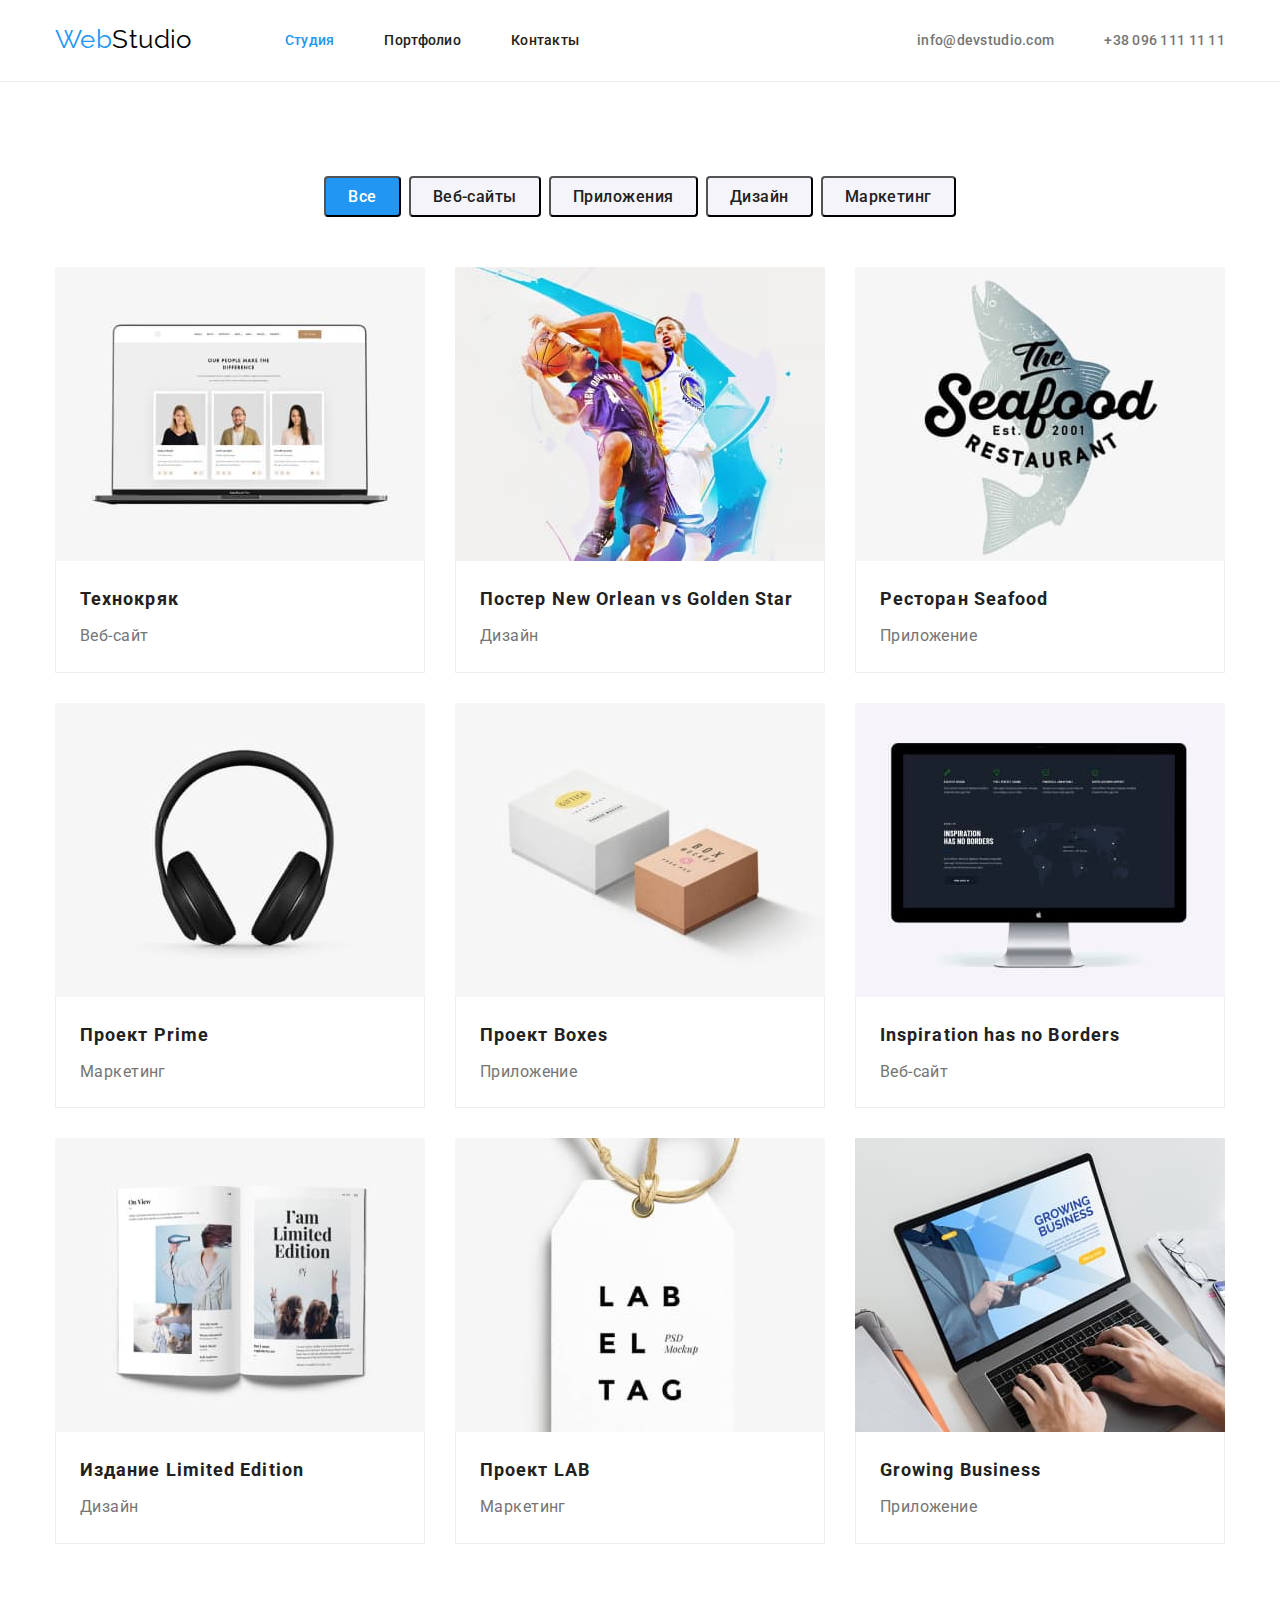
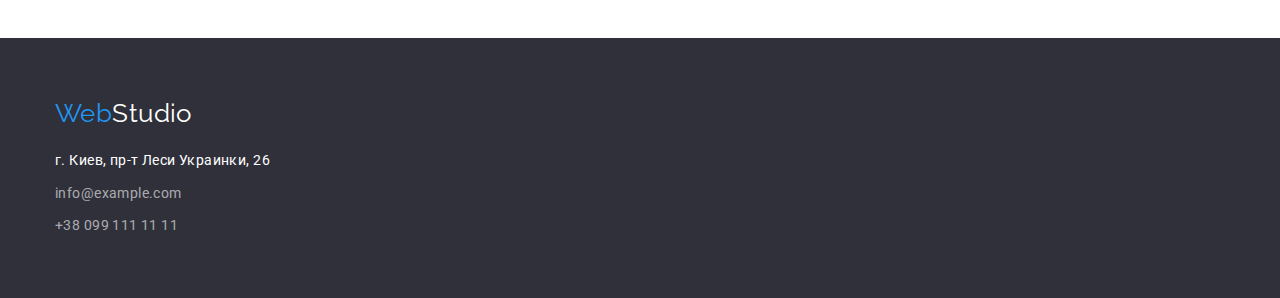
==== portfolio.html @ ef385194 "кусок з героєм клієнтами і працівниками" ====
<!DOCTYPE html>
<html lang="ru">
<head>
    <meta charset="UTF-8">
    <meta http-equiv="X-UA-Compatible" content="IE=edge">
    <meta name="viewport" content="width=device-width, initial-scale=1.0">
    <title>Document</title>
    <link rel="preconnect" href="https://fonts.gstatic.com">
    <link
        href="https://fonts.googleapis.com/css2?family=Raleway:wght@700&family=Roboto:wght@400;500;700;900&display=swap"
        rel="stylesheet">
    <link rel="stylesheet" href="https://cdnjs.cloudflare.com/ajax/libs/modern-normalize/1.1.0/modern-normalize.min.css">
    <link rel="stylesheet" href="./css/styles.css">
</head>
<body>
    <header class="header">
        <section class="header-section">
            <!-- навігація -->
            <div class="container main-nav">
                <a href="" class="logo">
                    <span class="logo-part">Web</span>Studio
                </a>
                <nav>
                    <ul class="site-nav">
                        <li class="item"><a href="./index.html" class="link current">Студия</a></li>
                        <li class="item"><a href="./portfolio.html" class="link">Портфолио</a></li>
                        <li class="item"><a href="" class="link">Контакты</a></li>
                    </ul>
                </nav>
                <!-- </div> -->
                <!-- Контакти-->
                <!-- <div class="container"> -->
                <ul class="header-contacts">
                    <li class="item"><a href="info@devstudio.com" class="link">info@devstudio.com</a></li>
                    <li class="item"><a href="+380961111111" class="link">+38 096 111 11 11</a></li>
                </ul>
            </div>
        </section>
    </header>
    <main>
        <!--Кнопки фільтра Сховати заголовок???-->
        <section class="section">
        <div class="container portfolio-container">
        <h1 class="portfolio-title">Портфолио</h1>
        <div>
        <ul class="gallery-nav">
            <li class="nav-button">
                <button type="button" class="button primary">Все</button>
            </li>
            <li class="nav-button">
                <button type="button" class="button">Веб-сайты</button>
            </li>
            <li class="nav-button">
                <button type="button" class="button">Приложения</button>
            </li>
            <li class="nav-button">
                <button type="button" class="button">Дизайн</button>
            </li>
            <li class="nav-button">
                <button type="button" class="button">Маркетинг</button>
            </li>
        </ul>
        </div>
        <!--Альбом  -->
        <div>
        <ul class="gallery">
                <li class="item">
                    <div class="card-thumb">
                    <a href="" class="link">
                        <img src="./images/porfolio/technocrack.jpg" alt="Технокряк" width="370" height="294" class="gallery-pic">
                        </div>
                        <div class="card-content">
                        <h2 class="gallery-title">Технокряк</h2>
                        <p class="gallery-work">Веб-сайт</p>
                        </div>
                    </a>
                    </li>
                <li class="item">
                    <a href="" class="link">
                    <img src="./images/porfolio/poster-new-orlean.jpg" alt="Постер New Orlean vs Golden Star" width="370" height="294" class="gallery-pic">
                    <div class="card-content">
                    <h2 class="gallery-title">Постер <span lang="en">New Orlean vs Golden Star</span></h2>
                    <p class="gallery-work">Дизайн</p>
                    </div>
                    </a>
                </li>
                <li class="item">
                    <a href="" class="link">
                    <img src="./images/porfolio/rest-seafood.jpg" alt="Ресторан Seafood" width="370" height="294" class="gallery-pic">
                    <div class="card-content">
                    <h2 class="gallery-title">Ресторан <span lang="en">Seafood</span></h2>
                    <p class="gallery-work">Приложение</p>
                    </div>
                    </a>
                </li>
                <li class="item">
                    <a href="" class="link">
                    <img src="./images/porfolio/project-prime.jpg" alt="Проект Prime" width="370" height="294" class="gallery-pic">
                    <div class="card-content">
                    <h2 class="gallery-title">Проект <span lang="en">Prime</span></h2>
                    <p class="gallery-work">Маркетинг</p>
                    </div>
                    </a>
                </li>
                <li class="item">
                    <a href="" class="link">
                    <img src="./images/porfolio/project-boxes.jpg" alt="Проект Boxes" width="370" height="294" class="gallery-pic">
                    <div class="card-content">
                    <h2 class="gallery-title">Проект <span lang="en">Boxes</span></h2>
                    <p class="gallery-work">Приложение</p>
                    </div>
                    </a>
                </li>
                <li class="item">
                    <a href="" class="link">
                    <img src="./images/porfolio/inspiration.jpg" alt="Inspiration has no Borders" width="370" height="294" class="gallery-pic">
                    <div class="card-content">
                    <h2 class="gallery-title" lang="en">Inspiration has no Borders</h2>
                    <p class="gallery-work">Веб-сайт</p>
                    </div>
                    </a>
                </li>
                <li class="item">
                    <a href="" class="link">
                    <img src="./images/porfolio/limited-editions.jpg" alt="Издание Limited Edition" width="370" height="294" class="gallery-pic">
                    <div class="card-content">
                    <h2 class="gallery-title">Издание <span lang="en">Limited Edition</span></h2>
                    <p class="gallery-work">Дизайн</p>
                    </div>
                    </a>
                </li>
                <li class="item">
                    <a href="" class="link">
                    <img src="./images/porfolio/project-lab.jpg" alt="Проект LAB" width="370" height="294" class="gallery-pic">
                    <div class="card-content">
                    <h2 class="gallery-title">Проект <span lang="en">LAB</span></h2>
                    <p class="gallery-work">Маркетинг</p>
                    </div>
                    </a>
                </li>
                <li class="item">
                    <a href="" class="link">
                    <img src="./images/porfolio/growing-business.jpg" alt="Growing Business" width="370" height="294" class="gallery-pic">
                    <div class="card-content">
                    <h2 class="gallery-title" lang="en">Growing Business</h2>
                    <p class="gallery-work">Приложение</p>
                    </div>
                    </a>
                </li>
            </ul>
            </div>
            </div>
        </section>
    </main>
    <!--Адрес-->
    <footer class="footer">
        <div class="container">
            <a href="" class="logo footer-logo">
                <span class="logo-part">Web</span><span class="logo-end">Studio</span>
            </a>
            <address>
                <ul class="footer-contact">
                    <li class="address"> <a href="https://goo.gl/maps/Wv8Y8Ao4LumDGfkv7" target="_blank"
                            rel="noopener noreferrer" class="add-link link">г. Киев,
                            пр-т Леси Украинки, 26</a> </li>
                    <li class="email"> <a href="mailto:info@example.com" class="link">info@example.com</a></li>
                    <li> <a href="tel:+380991111111" class="link">+38 099 111 11 11</a></li>
                </ul>
            </address>
        </div>
    </footer>
</body>
</html>
---- css/styles.css ----
:root {
  --primary-text-color: #757575;
  --secondary-header-color: #212121;
  --logo-color: #000000;
  --blue-accent: #2196f3;
  --main-background-hero-adress-color: #ffffff;
  --team-section-background-color: #f5f4fa;
  --hero-footer-background-color: #2f303a;
  --footer-contact-white: rgba(255, 255, 255, 0.6);
  --team-clients-icon-color: #afb1b8;
}

/* основний текст #757575 */
/* заголовки додатковий текст #212121*/
/* лого #000000 */
/* акцент голубий #2196F3 */
/* Основий білий фон #FFFFFF */
/* фон Наша Команда #F5F4FA */
/* фон Герой і футер #2F303A */
/* напівпорзорий білий rgba(255, 255, 255, 0,6); */

/* написання css - спочатку все по блочній моделі(падінги, мардж.),
потім стрилі, шрифти, нижче ефекти, анімація, переходи
відділяти це пробілом для кращої читабельності  */

.container {
  margin-left: auto;
  margin-right: auto;
  padding-left: 15px;
  padding-right: 15px;
  width: 1200px;
  /* outline: solid 2px tomato; */
}
.portfolio-container {
  padding-bottom: 94px;
}

/* списки */
.site-nav,
.header-contacts,
.features,
.whatwedo,
.team,
.footer-contact,
.gallery-nav,
.gallery,
.clients-list,
.social-list {
  list-style: none;
  padding: 0;
  margin: 0;
}

body {
  font-family: Roboto, -apple-system, BlinkMacSystemFont, "Segoe UI", Oxygen,
    Ubuntu, Cantarell, "Open Sans", "Helvetica Neue", sans-serif;
  background-color: var(--main-background-hero-adress-color);
  color: var(--primary-text-color);
  font-size: 14px;
  letter-spacing: 0.03em;
}

/* Хедер */

.header-section {
  border-bottom: 1px solid #ececec;
}
.header {
  background-color: var(--main-background-hero-adress-color);
}
.main-nav {
  display: flex;
  align-items: center;
}

/* Лого */

.logo {
  display: block;
  color: var(--logo-color);
  font-family: Raleway, -apple-system, BlinkMacSystemFont, "Segoe UI", Oxygen,
    Ubuntu, Cantarell, "Open Sans", "Helvetica Neue", sans-serif;
  font-size: 26px;
  line-height: 1.2;
  text-decoration: none;
  padding-top: 24px;
  padding-bottom: 25px;
}
.logo-part {
  color: var(--blue-accent);
}
.logo-end {
  color: var(--main-background-hero-adress-color);
}

/* Навігація сайту в Хедері*/

.site-nav {
  display: block;
  display: flex;
  margin-left: 93px;
}
.site-nav .item + .item {
  margin-left: 50px;
}
.site-nav .link {
  display: block;
  color: var(--secondary-header-color);
  font-weight: 500;
  font-size: 14px;
  line-height: 1.2;
  letter-spacing: 0.02em;
  text-decoration: none;
  padding-top: 32px;
  padding-bottom: 32px;
}
.site-nav .link:hover,
.site-nav .link:focus {
  color: var(--blue-accent);
}
.site-nav .link.current {
  color: var(--blue-accent);
}

/* Контакти в Хедері */

.header-contacts {
  display: flex;
  margin-left: auto;
}
.header-contacts .item + .item {
  margin-left: 50px;
}
.header-contacts .link {
  display: block;
  color: var(--primary-text-color);
  font-weight: 500;
  font-size: 14px;
  line-height: 1.2;
  letter-spacing: 0.02em;
  text-decoration: none;
  padding-top: 32px;
  padding-bottom: 32px;
}
.header-contacts .link:hover,
.header-contacts .link:focus {
  color: var(--blue-accent);
}

/* Герой */
/* прояснити за максвидс */
.hero {
  background-color: var(--hero-footer-background-color);
  background-image: linear-gradient(
      to right,
      rgba(47, 48, 58, 0.4),
      rgba(47, 48, 58, 0.4)
    ),
    url(../images/hero-beckgr.jpg);
  text-align: center;
  padding-top: 200px;
  padding-bottom: 200px;
  height: 600px;
  max-width: 1600px;
  margin-left: auto;
  margin-right: auto;
}
.hero .hero-title {
  margin-top: 0px;
  margin-bottom: 30px;
  color: var(--main-background-hero-adress-color);
  font-style: normal;
  font-weight: 900;
  font-size: 44px;
  line-height: 1.37;
  text-transform: uppercase;
}

/* Заголовки Секцій */

.section .section-title,
.team-section .team-section-title {
  color: var(--secondary-header-color);
  margin-top: 0;
  margin-bottom: 50px;
}
.section-title {
  font-style: normal;
  font-weight: 700;
  font-size: 36px;
  line-height: 1.2;
  text-align: center;
}
.features-title {
  display: none;
}

/* Переваги */

.features,
.whatwedo,
.team {
  display: flex;
  justify-content: space-between;
}
.feature-item {
  max-width: 270px;
}
.features-section .features .title {
  color: var(--secondary-header-color);
  font-size: 14px;
  line-height: 1.14;
  text-transform: uppercase;
  margin-top: 0;
  margin-bottom: 10px;
}
.feature-text {
  font-size: 14px;
  line-height: 1.7;
  margin-top: 0;
  margin-bottom: 0;
}
.section {
  margin-top: 0;
  margin-bottom: 0;
  padding-top: 94px;
}

/* Наші Роботи */
.whatwedo {
  padding-bottom: 94px;
}
.whatwedo img {
  display: block;
}

/* Команда */

.team-section {
  background-color: var(--team-section-background-color);
  margin-top: 0;
  margin-bottom: 0;
  padding-top: 94px;
  padding-bottom: 94px;
}
.team-card {
  box-shadow: 0px 1px 3px rgba(0, 0, 0, 0.12), 0px 1px 1px rgba(0, 0, 0, 0.14),
    0px 2px 1px rgba(0, 0, 0, 0.2);
  border-radius: 0px 0px 4px 4px;
}
.team .team-name {
  color: var(--secondary-header-color);
  font-weight: 500;
  font-size: 16px;
  line-height: 1.2;
  text-align: center;
  margin-top: 0;
  margin-bottom: 10px;
}
.team-pic {
  display: block;
  margin-top: 0;
  margin-bottom: 0;
}
.team-position {
  font-size: 16px;
  line-height: 1.2;
  text-align: center;
  margin-top: 0;
  margin-bottom: 0;
  padding-bottom: 16px;
}
.team-text {
  padding-top: 30px;
  padding-bottom: 30px;
}
.social-list {
  display: flex;
  justify-content: space-evenly;
}
.social-button {
  width: 44px;
  height: 44px;
  border-radius: 50%;
  border: none;
  background: none;
  padding: 0;
  fill: var(--team-clients-icon-color);
}
/* Притикнути сюди ще аріа баттон*/
.social-button:hover {
  fill: var(--main-background-hero-adress-color);
  background-color: var(--blue-accent);
  border-radius: 50%;
}
.social-image {
}
/* Наші Клієнти */
.clients-section {
  padding-top: 94px;
  padding-bottom: 94px;
}

.clients-list {
  display: flex;
  justify-content: space-between;
  padding: 0;
  margin: 0;
}
.client-button {
  display: block;
  width: 170px;
  height: 92px;
  background-color: inherit;
  fill: var(--team-clients-icon-color);
  border: solid 1px var(--team-clients-icon-color);
}

.client-image {
  display: inline-block;
}

.client-button:hover {
  fill: var(--blue-accent);
  border: solid 1px var(--blue-accent);
  cursor: pointer;
}

/* Портфоліо */

.portfolio-title {
  display: none;
}

/* Галерея Портфоліо*/

.gallery .gallery-title {
  color: var(--secondary-header-color);
  font-size: 18px;
  line-height: 2;
  letter-spacing: 0.06em;
  margin-top: 0;
  margin-bottom: 4px;
}
.item .link {
  display: block;
}
.gallery-work {
  color: var(--primary-text-color);
  font-size: 16px;
  line-height: 1.9;
  margin-top: 0;
  margin-bottom: 0;
}
.gallery .link {
  text-decoration: none;
  margin-top: 0;
  margin-bottom: 0;
}
.gallery-pic {
  margin-top: 0;
  margin-bottom: 0;
  display: block;
}
.card-content {
  padding: 0 24px;
  border-left: 1px solid #eeeeee;
  border-bottom: 1px solid #eeeeee;
  border-right: 1px solid #eeeeee;
}
.gallery-nav {
  display: flex;
  margin-bottom: 50px;
  justify-content: center;
}
.nav-button {
  margin-right: 8px;
}
.nav-button:last-child {
  margin-right: 0;
}
.gallery {
  display: flex;
  flex-wrap: wrap;
}
.gallery > .item {
  width: calc((100% - 60px) / 3);
  margin-right: 30px;
  margin-bottom: 30px;
}
.gallery > .item:nth-child(3n) {
  margin-right: 0;
}
.gallery > .item:nth-last-child(-n + 3) {
  margin-bottom: 0;
}
.img {
  display: block;
  max-width: 100%;
}
.card-content {
  padding: 20px 24px;
}

/* Футер */

.footer {
  background-color: var(--hero-footer-background-color);
  padding-top: 60px;
  padding-bottom: 60px;
}
.footer .footer-contact {
  font-style: normal;
  font-size: 14px;
  line-height: 1.7;
}
.footer-contact .link {
  color: var(--footer-contact-white);
  text-decoration: none;
}
.footer-contact .link:hover,
.footer-contact .link:focus {
  color: var(--blue-accent);
}
.footer-contact .add-link {
  color: var(--main-background-hero-adress-color);
}
.footer-contact .add-link:hover,
.footer-contact .add-link:focus {
  color: var(--blue-accent);
}
.footer-logo {
  padding-top: 0;
  padding-bottom: 0;
  margin-bottom: 20px;
}
.address {
  margin-bottom: 9px;
}
.email {
  margin-top: 0;
  margin-bottom: 9px;
}

/* Кнопки */

.button {
  display: inline-block;
  color: var(--secondary-header-color);
  background-color: var(--team-section-background-color);
  cursor: pointer;
  font-family: inherit;
  font-weight: 500;
  font-size: 16px;
  line-height: 1.6;
  letter-spacing: 0.03em;
  border-radius: 4px;
  padding: 6px 22px;
}
.button:hover,
.button:focus {
  color: var(--team-section-background-color);
  background-color: var(--secondary-header-color);
}

/* Кнопка Героя */
.hero-button {
  height: 50px;
  font-size: 16px;
  line-height: 1.8;
  font-weight: 700;
  /* align-items: center; */
  text-align: center;
  letter-spacing: 0.06em;
  padding: 10px 32px;
}
.hero .hero-button:hover,
.hero .hero-button:focus {
  color: var(--blue-accent);
  background-color: var(--main-background-hero-adress-color);
}
.button.primary {
  color: var(--main-background-hero-adress-color);
  background-color: var(--blue-accent);
}
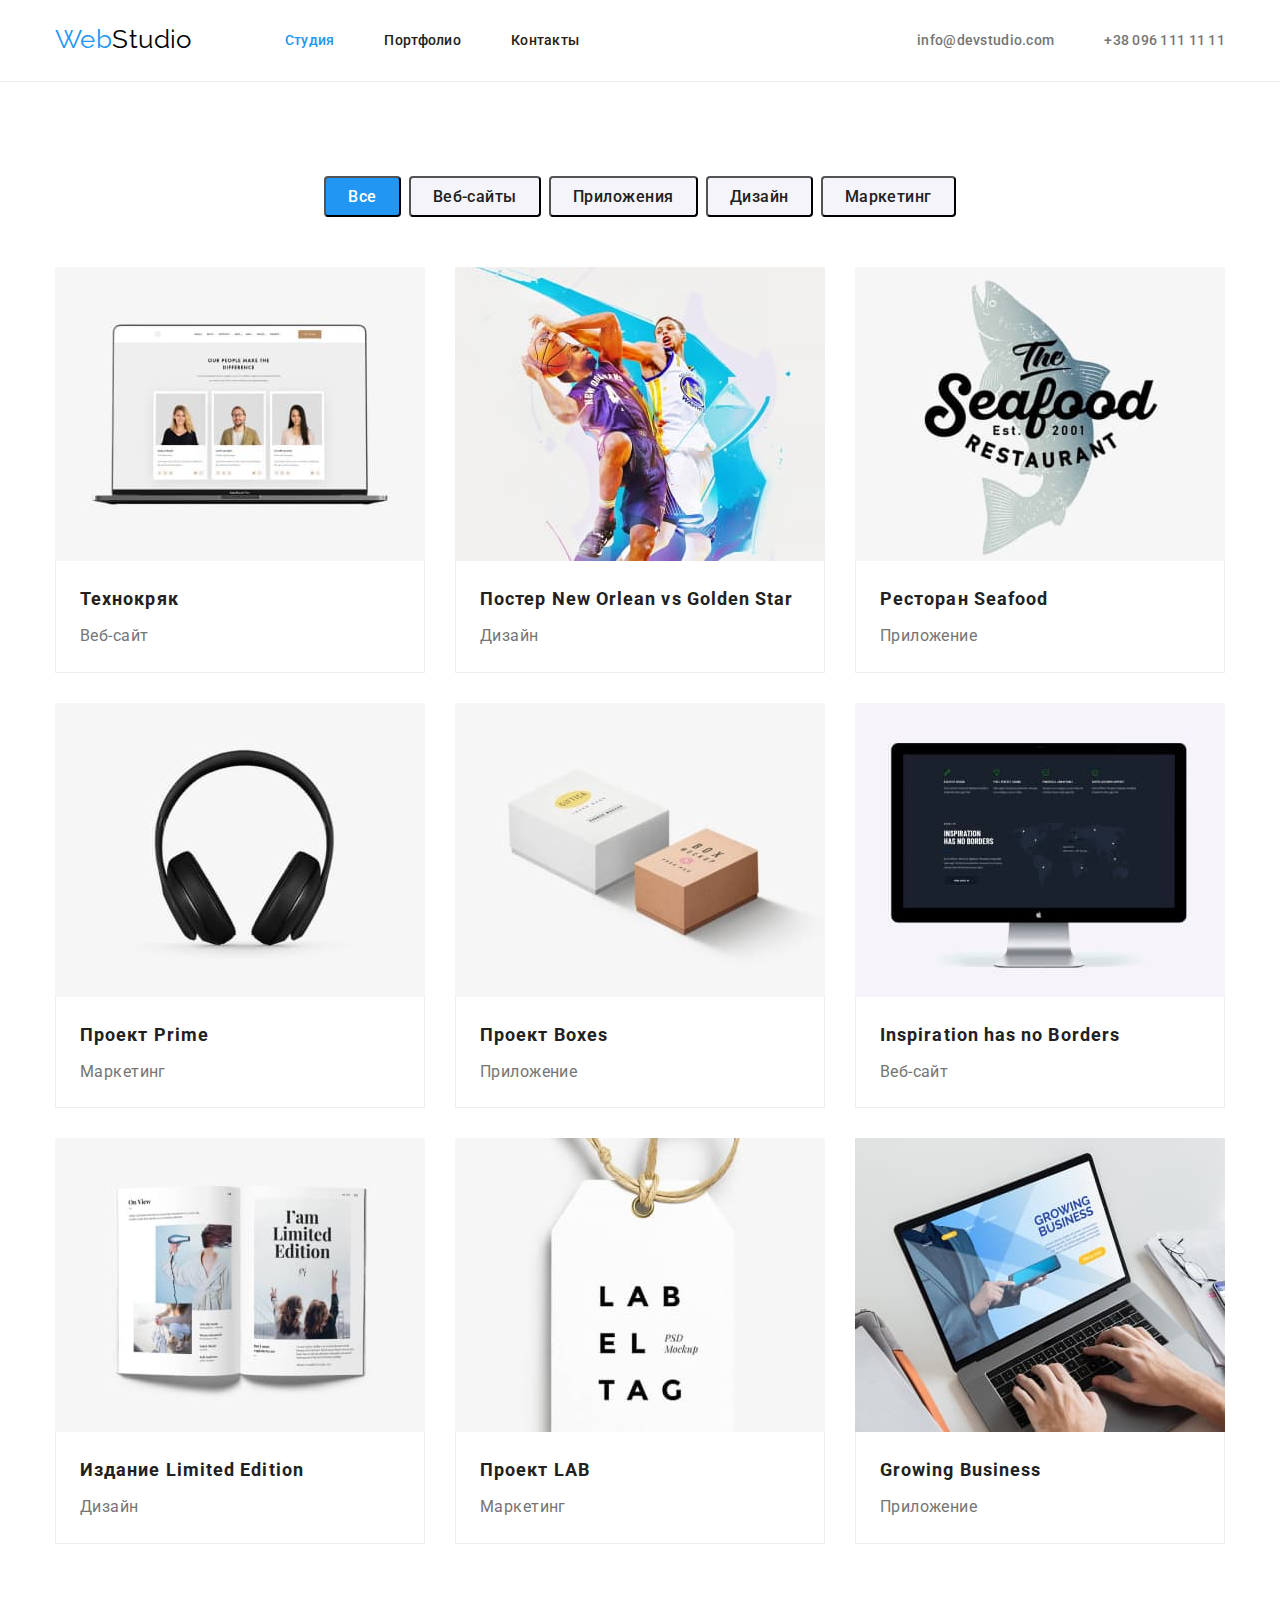
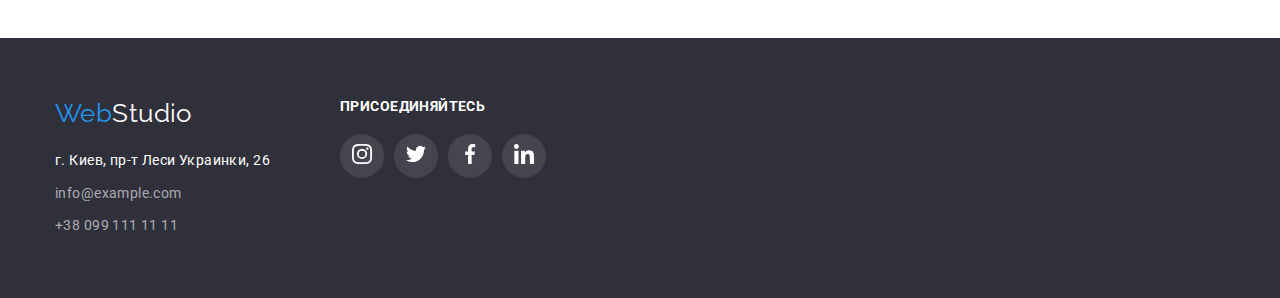
==== commit d2f4607e: "додані кнопки в футер" ====
--- a/portfolio.html
+++ b/portfolio.html
@@ -154,7 +154,8 @@
     </main>
     <!--Адрес-->
     <footer class="footer">
-        <div class="container">
+        <div class="container footer-container">
+            <div class="contacts">
             <a href="" class="logo footer-logo">
                 <span class="logo-part">Web</span><span class="logo-end">Studio</span>
             </a>
@@ -167,6 +168,40 @@
                     <li> <a href="tel:+380991111111" class="link">+38 099 111 11 11</a></li>
                 </ul>
             </address>
+            </div>
+            <div class="social-media">
+                <h2 class="footer-title">присоединяйтесь</h2>
+                <ul class="social-list">
+                    <li class="item">
+                        <button class="social-button footer-button">
+                            <svg class="social-image" width="20px" height="20px">
+                                <use href="./images/svg/symbol-defs.svg#icon-instagram"></use>
+                            </svg>
+                        </button>
+                    </li>
+                    <li class="item">
+                        <button class="social-button footer-button">
+                            <svg class="social-image" width="20px" height="20px">
+                                <use href="./images/svg/symbol-defs.svg#icon-twitter"></use>
+                            </svg>
+                        </button>
+                    </li>
+                    <li class="item">
+                        <button class="social-button footer-button">
+                            <svg class="social-image" width="20px" height="20px">
+                                <use href="./images/svg/symbol-defs.svg#icon-facebook"></use>
+                            </svg>
+                        </button>
+                    </li>
+                    <li class="item">
+                        <button class="social-button footer-button">
+                            <svg class="social-image" width="20px" height="20px">
+                                <use href="./images/svg/symbol-defs.svg#icon-linkedin"></use>
+                            </svg>
+                        </button>
+                    </li>
+                </ul>
+            </div>
         </div>
     </footer>
 </body>
--- a/css/styles.css
+++ b/css/styles.css
@@ -441,7 +441,30 @@
   margin-top: 0;
   margin-bottom: 9px;
 }
-
+.footer-title {
+  font-weight: bold;
+  font-size: 14px;
+  line-height: 1.17;
+  color: var(--main-background-hero-adress-color);
+  text-transform: uppercase;
+  margin-top: 0;
+  margin-bottom: 20px;
+}
+.footer-container {
+  display: flex;
+}
+.social-media {
+  margin-left: 70px;
+}
+.social-list {
+}
+/* без останньої дитини 
+і подивитись чого кружечок не по центру*/
+.footer-button {
+  margin-right: 10px;
+  fill: var(--main-background-hero-adress-color);
+  background-color: rgba(255, 255, 255, 0.1);
+}
 /* Кнопки */
 
 .button {
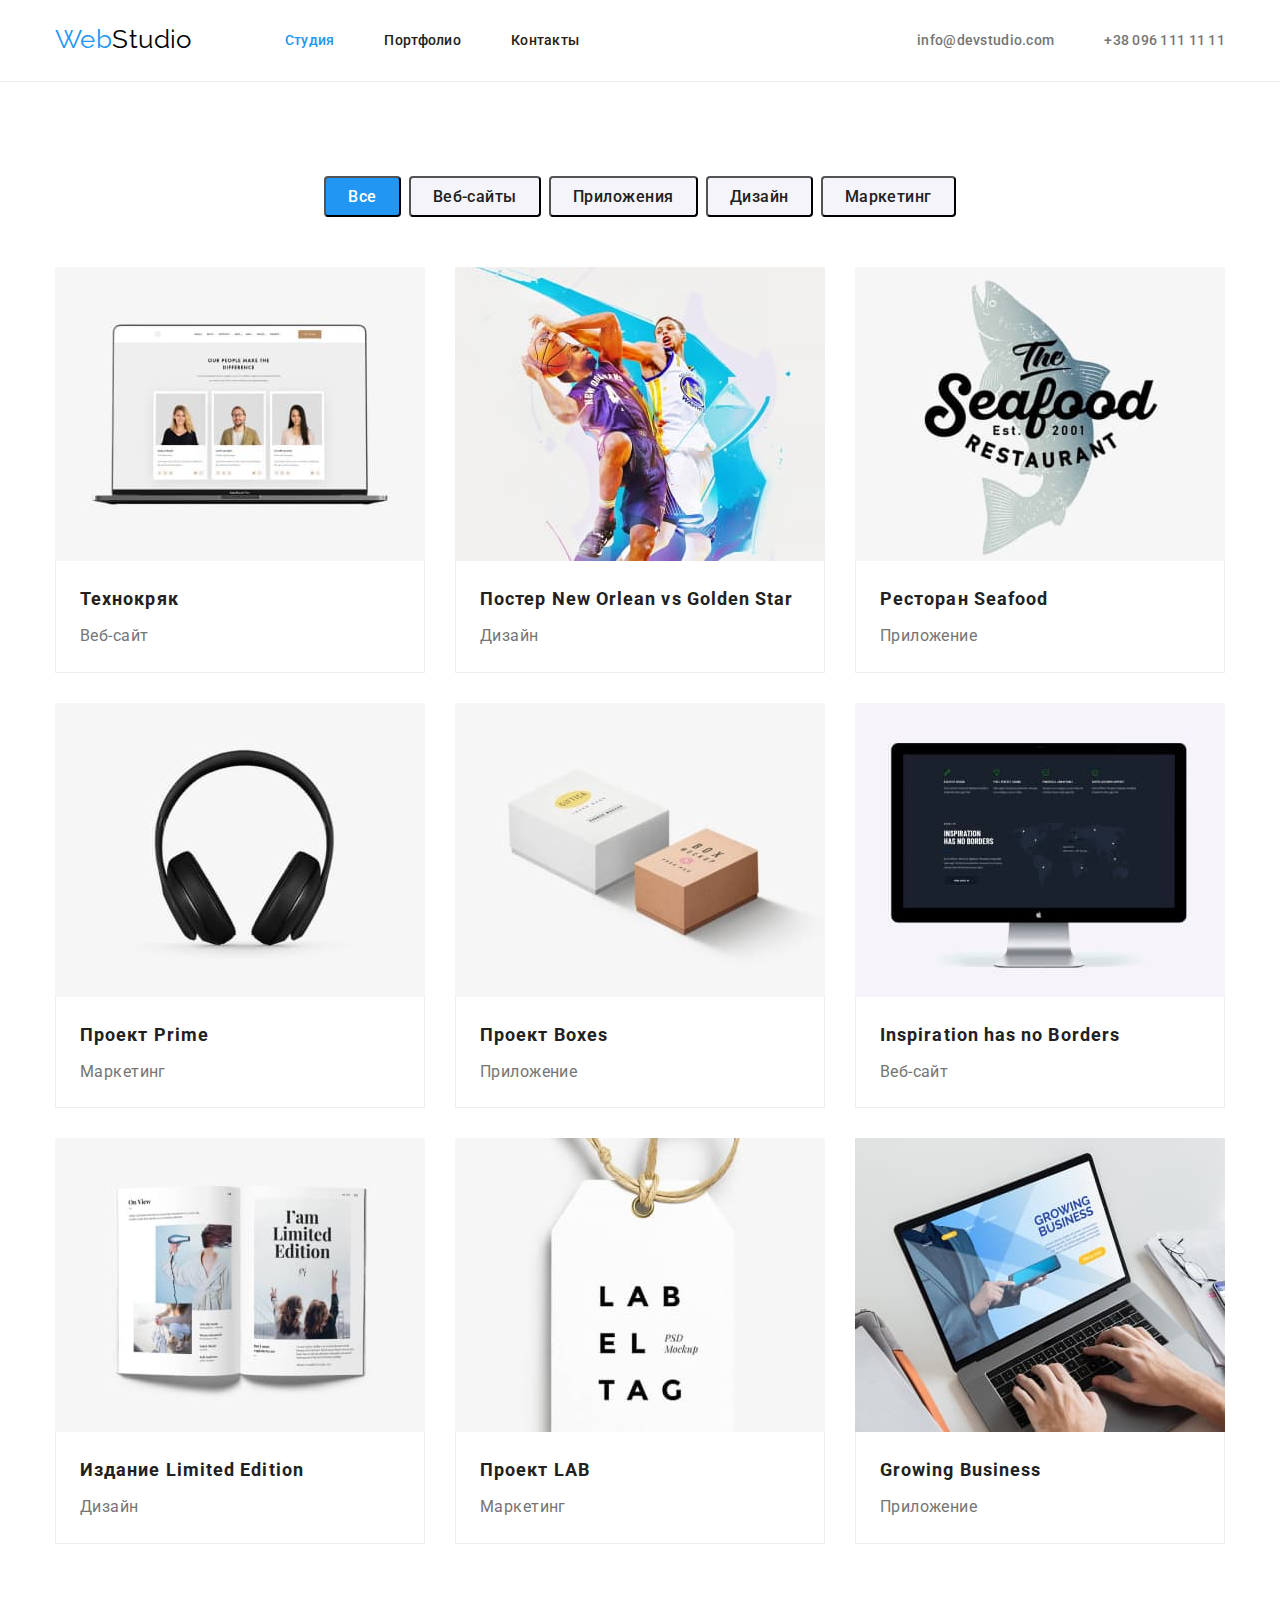
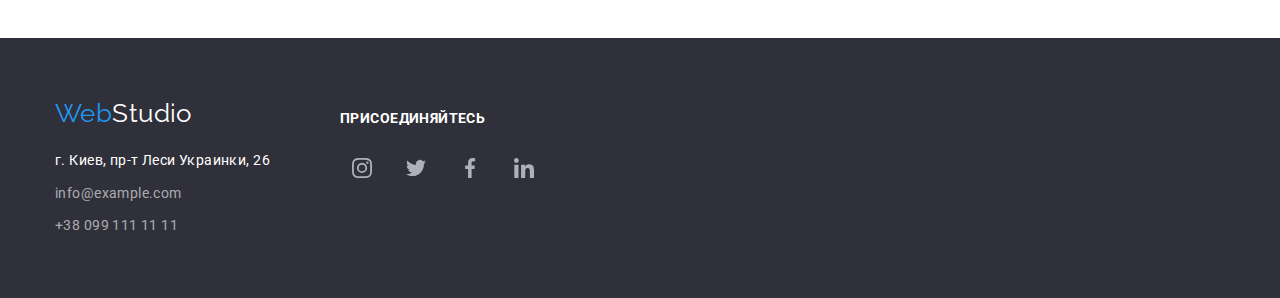
==== commit f99df3dc: "іконки контакти" ====
--- a/portfolio.html
+++ b/portfolio.html
@@ -38,7 +38,7 @@
         </section>
     </header>
     <main>
-        <!--Кнопки фільтра Сховати заголовок???-->
+        <!--Кнопки фільтра-->
         <section class="section">
         <div class="container portfolio-container">
         <h1 class="portfolio-title">Портфолио</h1>
@@ -173,32 +173,32 @@
                 <h2 class="footer-title">присоединяйтесь</h2>
                 <ul class="social-list">
                     <li class="item">
-                        <button class="social-button footer-button">
+                        <a href="" class="social-link">
                             <svg class="social-image" width="20px" height="20px">
                                 <use href="./images/svg/symbol-defs.svg#icon-instagram"></use>
                             </svg>
-                        </button>
-                    </li>
-                    <li class="item">
-                        <button class="social-button footer-button">
+                        </a>
+                    </li>
+                    <li class="item">
+                        <a href="" class="social-link">
                             <svg class="social-image" width="20px" height="20px">
                                 <use href="./images/svg/symbol-defs.svg#icon-twitter"></use>
                             </svg>
-                        </button>
-                    </li>
-                    <li class="item">
-                        <button class="social-button footer-button">
+                        </a>
+                    </li>
+                    <li class="item">
+                        <a href="" class="social-link">
                             <svg class="social-image" width="20px" height="20px">
                                 <use href="./images/svg/symbol-defs.svg#icon-facebook"></use>
                             </svg>
-                        </button>
-                    </li>
-                    <li class="item">
-                        <button class="social-button footer-button">
+                        </a>
+                    </li>
+                    <li class="item">
+                        <a href="" class="social-link">
                             <svg class="social-image" width="20px" height="20px">
                                 <use href="./images/svg/symbol-defs.svg#icon-linkedin"></use>
                             </svg>
-                        </button>
+                        </a>
                     </li>
                 </ul>
             </div>
--- a/css/styles.css
+++ b/css/styles.css
@@ -29,7 +29,6 @@
   padding-left: 15px;
   padding-right: 15px;
   width: 1200px;
-  /* outline: solid 2px tomato; */
 }
 .portfolio-container {
   padding-bottom: 94px;
@@ -126,7 +125,13 @@
 
 .header-contacts {
   display: flex;
+  justify-content: center;
+  align-items: center;
   margin-left: auto;
+}
+.contacts-icon {
+  fill: var(--primary-text-color);
+  margin-right: 10px;
 }
 .header-contacts .item + .item {
   margin-left: 50px;
@@ -142,13 +147,18 @@
   padding-top: 32px;
   padding-bottom: 32px;
 }
+
 .header-contacts .link:hover,
 .header-contacts .link:focus {
   color: var(--blue-accent);
+  cursor: pointer;
+}
+.header-contacts .link:hover svg,
+.header-contacts .link:focus svg {
+  fill: var(--blue-accent);
 }
 
 /* Герой */
-/* прояснити за максвидс */
 .hero {
   background-color: var(--hero-footer-background-color);
   background-image: linear-gradient(
@@ -225,6 +235,15 @@
   margin-bottom: 0;
   padding-top: 94px;
 }
+.feature-box {
+  display: flex;
+  justify-content: center;
+  align-items: center;
+  width: 270px;
+  height: 120px;
+  margin-bottom: 30px;
+  background-color: var(--team-section-background-color);
+}
 
 /* Наші Роботи */
 .whatwedo {
@@ -278,20 +297,20 @@
   display: flex;
   justify-content: space-evenly;
 }
-.social-button {
+.social-link {
+  display: flex;
+  justify-content: center;
+  align-items: center;
   width: 44px;
   height: 44px;
   border-radius: 50%;
   border: none;
-  background: none;
   padding: 0;
   fill: var(--team-clients-icon-color);
 }
-/* Притикнути сюди ще аріа баттон*/
-.social-button:hover {
+.social-link:hover {
   fill: var(--main-background-hero-adress-color);
   background-color: var(--blue-accent);
-  border-radius: 50%;
 }
 .social-image {
 }
@@ -401,6 +420,10 @@
 .card-content {
   padding: 20px 24px;
 }
+.gallery .item:hover {
+  box-shadow: 1px 4px 6px 0px #00000029, 0px 4px 4px 0px #0000000f,
+    0px 1px 1px 0px #0000001f;
+}
 
 /* Футер */
 
@@ -447,7 +470,7 @@
   line-height: 1.17;
   color: var(--main-background-hero-adress-color);
   text-transform: uppercase;
-  margin-top: 0;
+  margin-top: 12px;
   margin-bottom: 20px;
 }
 .footer-container {
@@ -459,11 +482,14 @@
 .social-list {
 }
 /* без останньої дитини 
+як вирівняти заголовок ПРИЄДНУЙТЕСЬ
 і подивитись чого кружечок не по центру*/
 .footer-button {
-  margin-right: 10px;
   fill: var(--main-background-hero-adress-color);
   background-color: rgba(255, 255, 255, 0.1);
+}
+.social-list .item:not(:last-child) {
+  margin-right: 10px;
 }
 /* Кнопки */
 
@@ -485,7 +511,14 @@
   color: var(--team-section-background-color);
   background-color: var(--secondary-header-color);
 }
-
+.nav-button .button:hover {
+  box-shadow: 0px 2px 2px 0px #0000001f, 0px 1px 2px 0px #00000014,
+    0px 3px 1px 0px #0000001a;
+}
+.nav-button .button:focus {
+  box-shadow: 0px 2px 2px 0px #0000001f, 0px 1px 2px 0px #00000014,
+    0px 3px 1px 0px #0000001a;
+}
 /* Кнопка Героя */
 .hero-button {
   height: 50px;
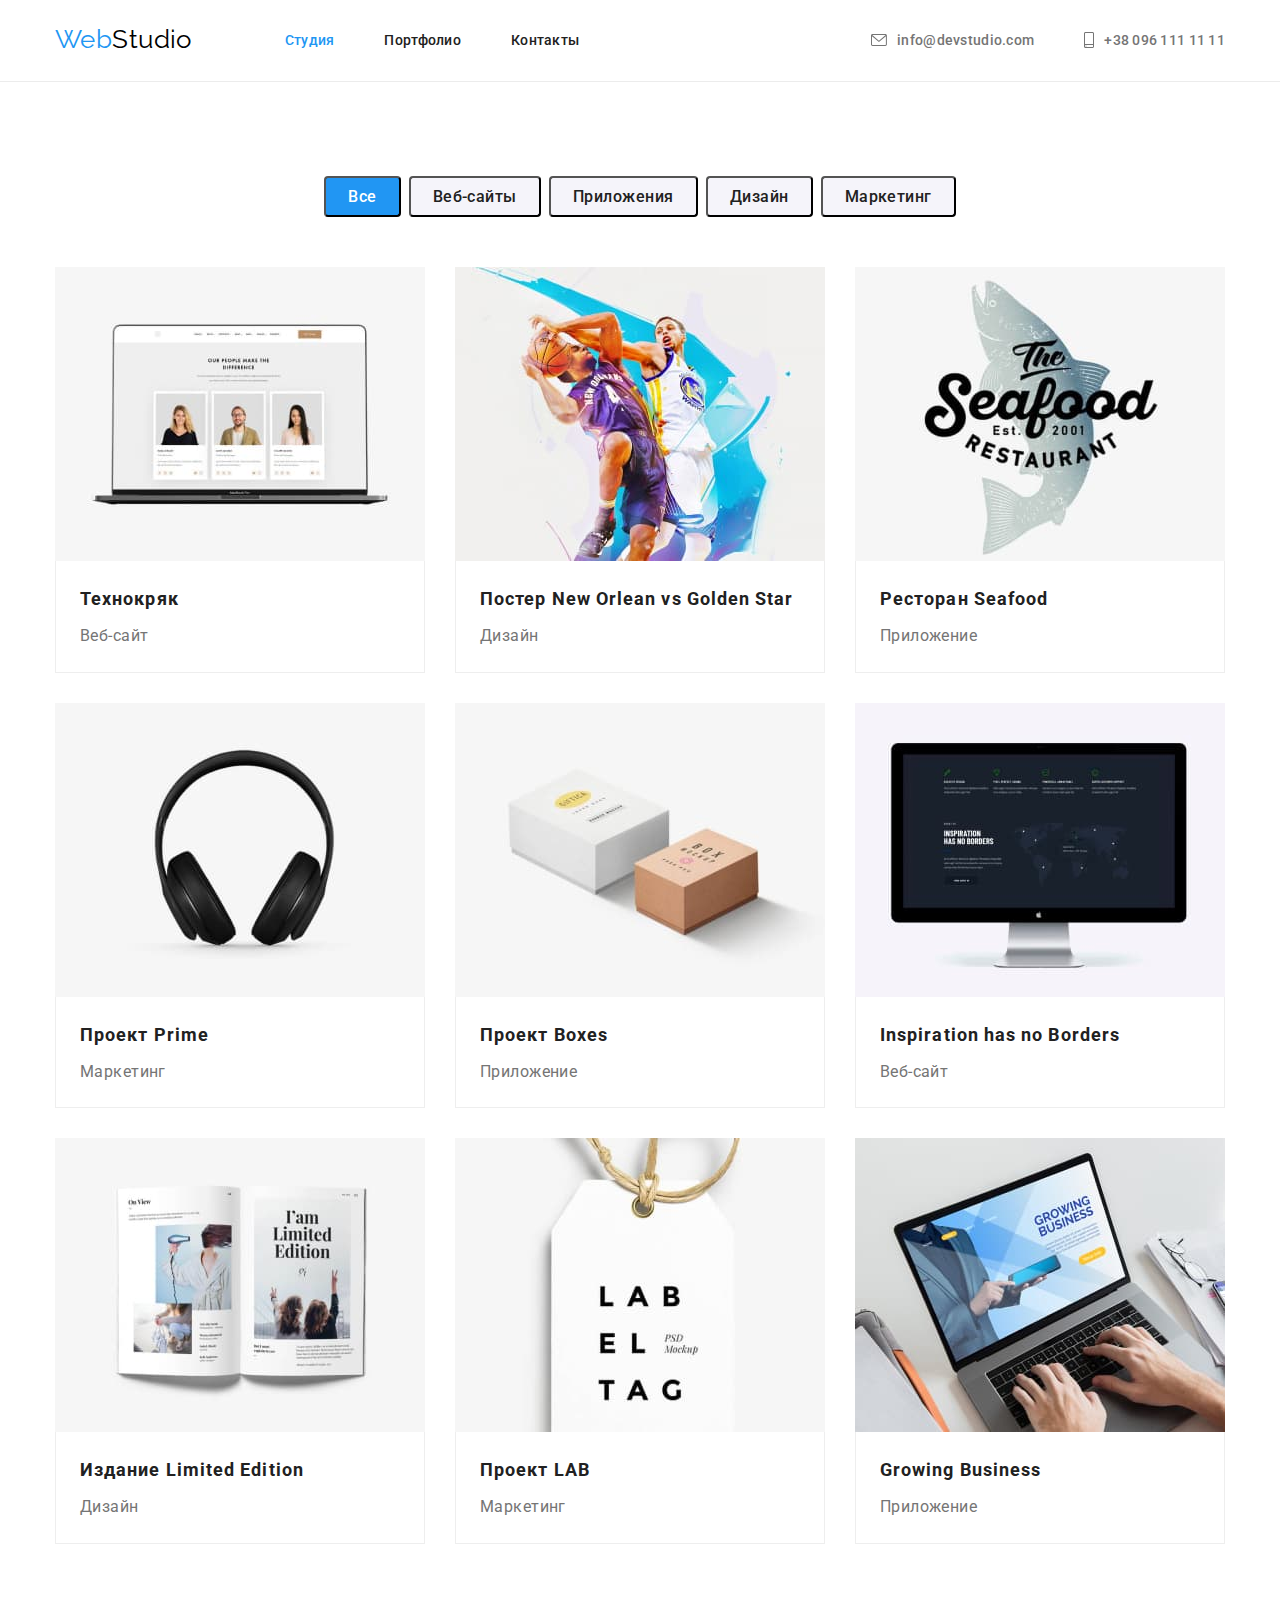
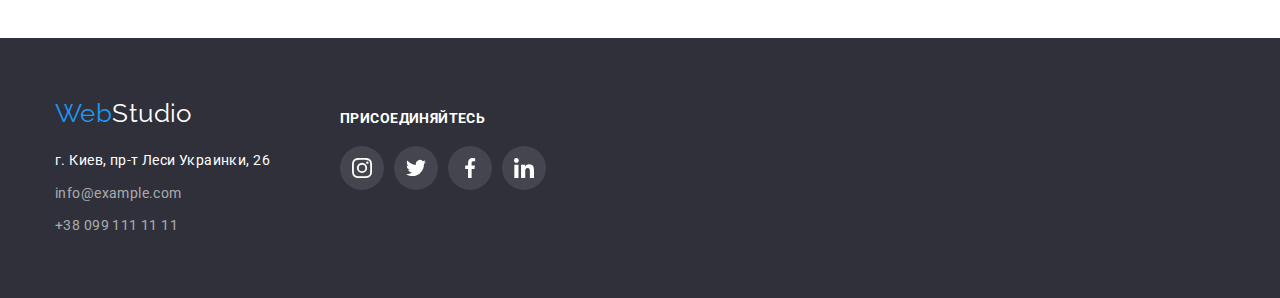
==== commit aecff849: "вся домашка" ====
--- a/portfolio.html
+++ b/portfolio.html
@@ -27,12 +27,19 @@
                         <li class="item"><a href="" class="link">Контакты</a></li>
                     </ul>
                 </nav>
-                <!-- </div> -->
+    
                 <!-- Контакти-->
-                <!-- <div class="container"> -->
                 <ul class="header-contacts">
-                    <li class="item"><a href="info@devstudio.com" class="link">info@devstudio.com</a></li>
-                    <li class="item"><a href="+380961111111" class="link">+38 096 111 11 11</a></li>
+                    <li class="item">
+                        <a href="info@devstudio.com" class="link"><svg class="contacts-icon" width="16px" height="12px">
+                                <use href="./images/svg/symbol-defs.svg#icon-envelope"></use>
+                            </svg>info@devstudio.com</a>
+                    </li>
+                    <li class="item">
+                        <a href="+380961111111" class="link"><svg class="contacts-icon" width="10px" height="16px">
+                                <use href="./images/svg/symbol-defs.svg#icon-smartphone"></use>
+                            </svg>+38 096 111 11 11</a>
+                    </li>
                 </ul>
             </div>
         </section>
@@ -64,7 +71,7 @@
         <!--Альбом  -->
         <div>
         <ul class="gallery">
-                <li class="item">
+                <li class="gallery-item">
                     <div class="card-thumb">
                     <a href="" class="link">
                         <img src="./images/porfolio/technocrack.jpg" alt="Технокряк" width="370" height="294" class="gallery-pic">
@@ -75,7 +82,7 @@
                         </div>
                     </a>
                     </li>
-                <li class="item">
+                <li class="gallery-item">
                     <a href="" class="link">
                     <img src="./images/porfolio/poster-new-orlean.jpg" alt="Постер New Orlean vs Golden Star" width="370" height="294" class="gallery-pic">
                     <div class="card-content">
@@ -84,7 +91,7 @@
                     </div>
                     </a>
                 </li>
-                <li class="item">
+                <li class="gallery-item">
                     <a href="" class="link">
                     <img src="./images/porfolio/rest-seafood.jpg" alt="Ресторан Seafood" width="370" height="294" class="gallery-pic">
                     <div class="card-content">
@@ -93,7 +100,7 @@
                     </div>
                     </a>
                 </li>
-                <li class="item">
+                <li class="gallery-item">
                     <a href="" class="link">
                     <img src="./images/porfolio/project-prime.jpg" alt="Проект Prime" width="370" height="294" class="gallery-pic">
                     <div class="card-content">
@@ -102,7 +109,7 @@
                     </div>
                     </a>
                 </li>
-                <li class="item">
+                <li class="gallery-item">
                     <a href="" class="link">
                     <img src="./images/porfolio/project-boxes.jpg" alt="Проект Boxes" width="370" height="294" class="gallery-pic">
                     <div class="card-content">
@@ -111,7 +118,7 @@
                     </div>
                     </a>
                 </li>
-                <li class="item">
+                <li class="gallery-item">
                     <a href="" class="link">
                     <img src="./images/porfolio/inspiration.jpg" alt="Inspiration has no Borders" width="370" height="294" class="gallery-pic">
                     <div class="card-content">
@@ -120,7 +127,7 @@
                     </div>
                     </a>
                 </li>
-                <li class="item">
+                <li class="gallery-item">
                     <a href="" class="link">
                     <img src="./images/porfolio/limited-editions.jpg" alt="Издание Limited Edition" width="370" height="294" class="gallery-pic">
                     <div class="card-content">
@@ -129,7 +136,7 @@
                     </div>
                     </a>
                 </li>
-                <li class="item">
+                <li class="gallery-item">
                     <a href="" class="link">
                     <img src="./images/porfolio/project-lab.jpg" alt="Проект LAB" width="370" height="294" class="gallery-pic">
                     <div class="card-content">
@@ -138,7 +145,7 @@
                     </div>
                     </a>
                 </li>
-                <li class="item">
+                <li class="gallery-item">
                     <a href="" class="link">
                     <img src="./images/porfolio/growing-business.jpg" alt="Growing Business" width="370" height="294" class="gallery-pic">
                     <div class="card-content">
@@ -172,28 +179,28 @@
             <div class="social-media">
                 <h2 class="footer-title">присоединяйтесь</h2>
                 <ul class="social-list">
-                    <li class="item">
+                    <li class="footer-item">
                         <a href="" class="social-link">
                             <svg class="social-image" width="20px" height="20px">
                                 <use href="./images/svg/symbol-defs.svg#icon-instagram"></use>
                             </svg>
                         </a>
                     </li>
-                    <li class="item">
+                    <li class="footer-item">
                         <a href="" class="social-link">
                             <svg class="social-image" width="20px" height="20px">
                                 <use href="./images/svg/symbol-defs.svg#icon-twitter"></use>
                             </svg>
                         </a>
                     </li>
-                    <li class="item">
+                    <li class="footer-item">
                         <a href="" class="social-link">
                             <svg class="social-image" width="20px" height="20px">
                                 <use href="./images/svg/symbol-defs.svg#icon-facebook"></use>
                             </svg>
                         </a>
                     </li>
-                    <li class="item">
+                    <li class="footer-item">
                         <a href="" class="social-link">
                             <svg class="social-image" width="20px" height="20px">
                                 <use href="./images/svg/symbol-defs.svg#icon-linkedin"></use>
--- a/css/styles.css
+++ b/css/styles.css
@@ -10,15 +10,6 @@
   --team-clients-icon-color: #afb1b8;
 }
 
-/* основний текст #757575 */
-/* заголовки додатковий текст #212121*/
-/* лого #000000 */
-/* акцент голубий #2196F3 */
-/* Основий білий фон #FFFFFF */
-/* фон Наша Команда #F5F4FA */
-/* фон Герой і футер #2F303A */
-/* напівпорзорий білий rgba(255, 255, 255, 0,6); */
-
 /* написання css - спочатку все по блочній моделі(падінги, мардж.),
 потім стрилі, шрифти, нижче ефекти, анімація, переходи
 відділяти це пробілом для кращої читабельності  */
@@ -35,6 +26,7 @@
 }
 
 /* списки */
+
 .site-nav,
 .header-contacts,
 .features,
@@ -49,7 +41,6 @@
   padding: 0;
   margin: 0;
 }
-
 body {
   font-family: Roboto, -apple-system, BlinkMacSystemFont, "Segoe UI", Oxygen,
     Ubuntu, Cantarell, "Open Sans", "Helvetica Neue", sans-serif;
@@ -137,7 +128,8 @@
   margin-left: 50px;
 }
 .header-contacts .link {
-  display: block;
+  display: flex;
+  align-items: center;
   color: var(--primary-text-color);
   font-weight: 500;
   font-size: 14px;
@@ -147,7 +139,6 @@
   padding-top: 32px;
   padding-bottom: 32px;
 }
-
 .header-contacts .link:hover,
 .header-contacts .link:focus {
   color: var(--blue-accent);
@@ -159,6 +150,7 @@
 }
 
 /* Герой */
+
 .hero {
   background-color: var(--hero-footer-background-color);
   background-image: linear-gradient(
@@ -312,14 +304,13 @@
   fill: var(--main-background-hero-adress-color);
   background-color: var(--blue-accent);
 }
-.social-image {
-}
+
 /* Наші Клієнти */
+
 .clients-section {
   padding-top: 94px;
   padding-bottom: 94px;
 }
-
 .clients-list {
   display: flex;
   justify-content: space-between;
@@ -361,7 +352,7 @@
   margin-top: 0;
   margin-bottom: 4px;
 }
-.item .link {
+.gallery-item .link {
   display: block;
 }
 .gallery-work {
@@ -402,15 +393,15 @@
   display: flex;
   flex-wrap: wrap;
 }
-.gallery > .item {
+.gallery > .gallery-item {
   width: calc((100% - 60px) / 3);
   margin-right: 30px;
   margin-bottom: 30px;
 }
-.gallery > .item:nth-child(3n) {
+.gallery > .gallery-item:nth-child(3n) {
   margin-right: 0;
 }
-.gallery > .item:nth-last-child(-n + 3) {
+.gallery > .gallery-item:nth-last-child(-n + 3) {
   margin-bottom: 0;
 }
 .img {
@@ -420,7 +411,7 @@
 .card-content {
   padding: 20px 24px;
 }
-.gallery .item:hover {
+.gallery .gallery-item:hover {
   box-shadow: 1px 4px 6px 0px #00000029, 0px 4px 4px 0px #0000000f,
     0px 1px 1px 0px #0000001f;
 }
@@ -479,16 +470,19 @@
 .social-media {
   margin-left: 70px;
 }
-.social-list {
-}
-/* без останньої дитини 
-як вирівняти заголовок ПРИЄДНУЙТЕСЬ
-і подивитись чого кружечок не по центру*/
-.footer-button {
+.footer-item .social-link {
   fill: var(--main-background-hero-adress-color);
   background-color: rgba(255, 255, 255, 0.1);
 }
+.footer-item .social-link:hover,
+.footer-item .social-link:focus {
+  fill: var(--main-background-hero-adress-color);
+  background-color: var(--blue-accent);
+}
 .social-list .item:not(:last-child) {
+  margin-right: 10px;
+}
+.social-list .footer-item:not(:last-child) {
   margin-right: 10px;
 }
 /* Кнопки */
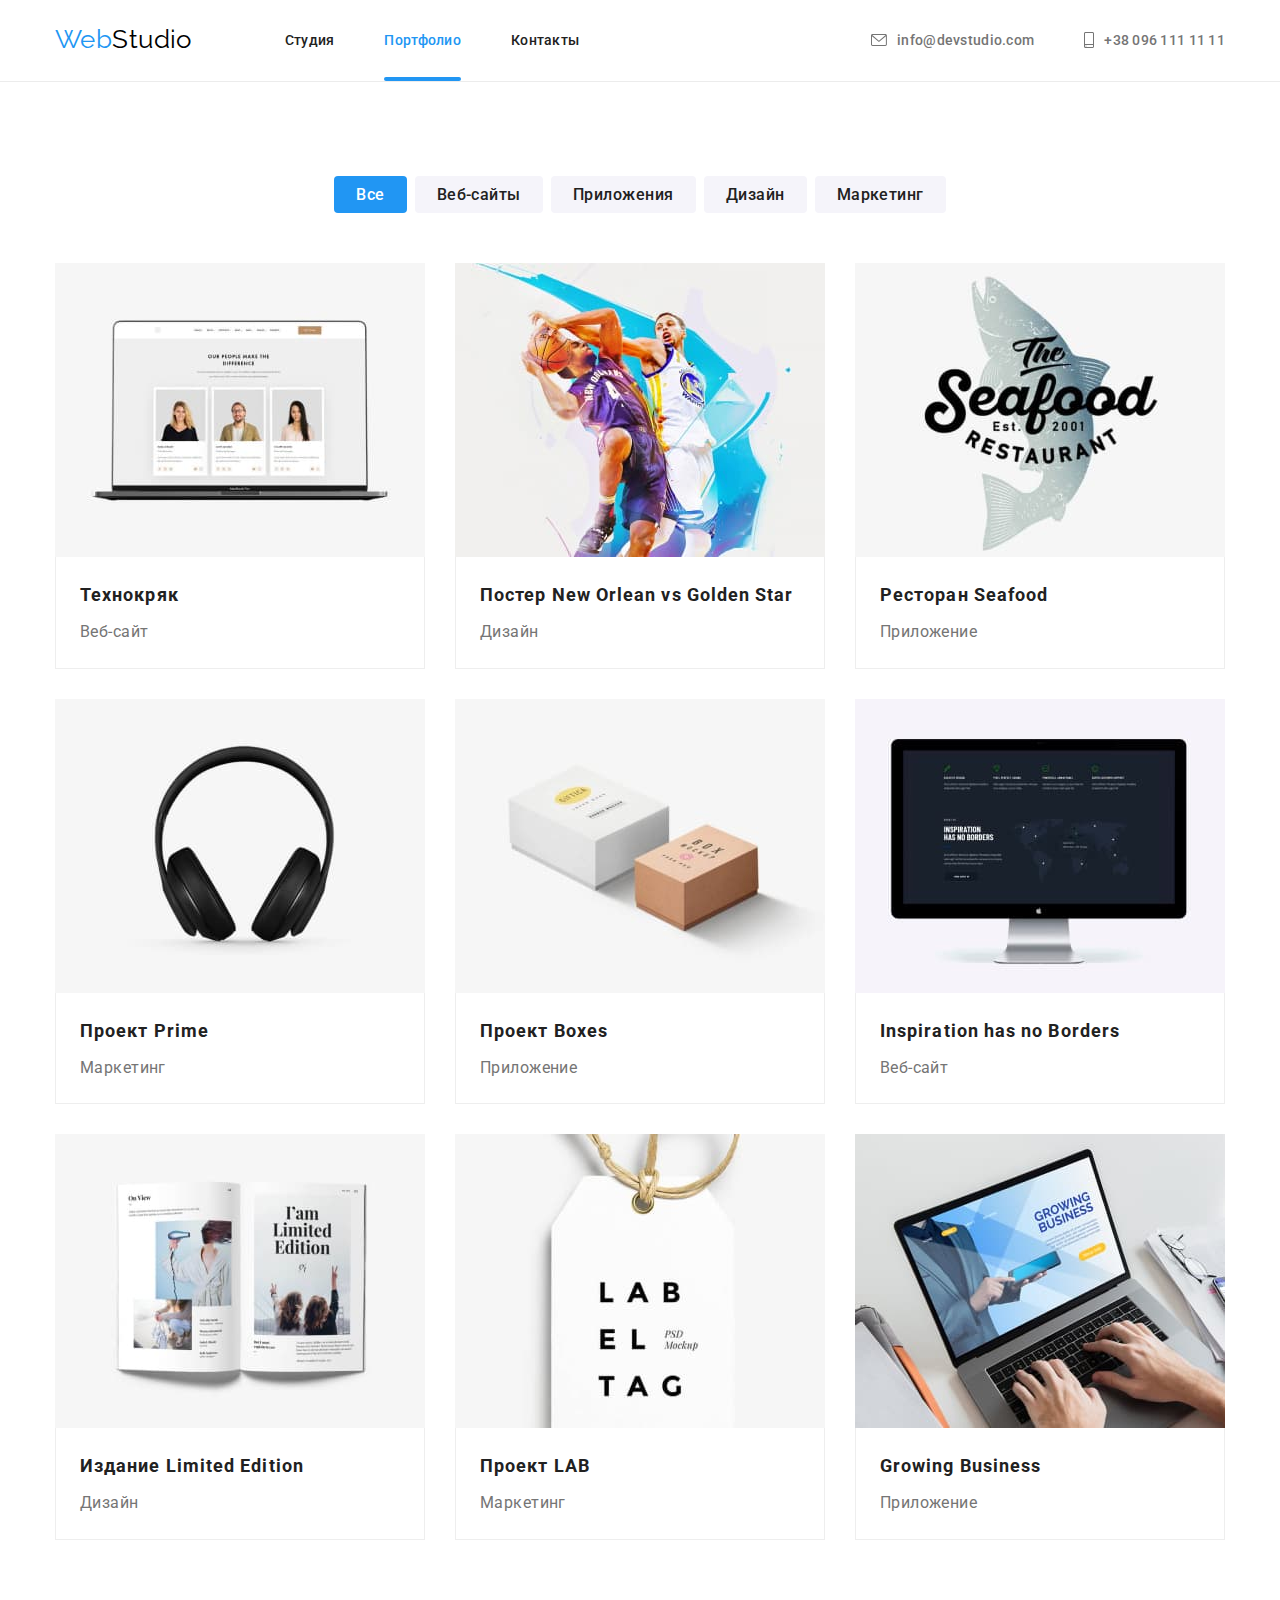
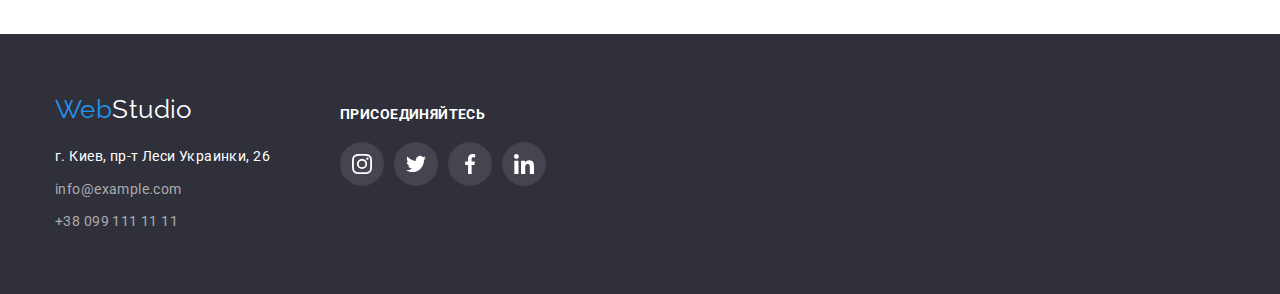
==== commit 2a905931: "Кнопка модалки" ====
--- a/portfolio.html
+++ b/portfolio.html
@@ -22,8 +22,8 @@
                 </a>
                 <nav>
                     <ul class="site-nav">
-                        <li class="item"><a href="./index.html" class="link current">Студия</a></li>
-                        <li class="item"><a href="./portfolio.html" class="link">Портфолио</a></li>
+                        <li class="item"><a href="./index.html" class="link">Студия</a></li>
+                        <li class="item"><a href="./portfolio.html" class="link current">Портфолио</a></li>
                         <li class="item"><a href="" class="link">Контакты</a></li>
                     </ul>
                 </nav>
@@ -32,12 +32,12 @@
                 <ul class="header-contacts">
                     <li class="item">
                         <a href="info@devstudio.com" class="link"><svg class="contacts-icon" width="16px" height="12px">
-                                <use href="./images/svg/symbol-defs.svg#icon-envelope"></use>
+                                <use href="./images/svg/icons.svg#icon-envelope"></use>
                             </svg>info@devstudio.com</a>
                     </li>
                     <li class="item">
                         <a href="+380961111111" class="link"><svg class="contacts-icon" width="10px" height="16px">
-                                <use href="./images/svg/symbol-defs.svg#icon-smartphone"></use>
+                                <use href="./images/svg/icons.svg#icon-smartphone"></use>
                             </svg>+38 096 111 11 11</a>
                     </li>
                 </ul>
@@ -83,8 +83,10 @@
                     </a>
                     </li>
                 <li class="gallery-item">
+                    <div class="card-thumb">
                     <a href="" class="link">
                     <img src="./images/porfolio/poster-new-orlean.jpg" alt="Постер New Orlean vs Golden Star" width="370" height="294" class="gallery-pic">
+                    </div>
                     <div class="card-content">
                     <h2 class="gallery-title">Постер <span lang="en">New Orlean vs Golden Star</span></h2>
                     <p class="gallery-work">Дизайн</p>
@@ -92,8 +94,10 @@
                     </a>
                 </li>
                 <li class="gallery-item">
+                    <div class="card-thumb">
                     <a href="" class="link">
                     <img src="./images/porfolio/rest-seafood.jpg" alt="Ресторан Seafood" width="370" height="294" class="gallery-pic">
+                    </div>
                     <div class="card-content">
                     <h2 class="gallery-title">Ресторан <span lang="en">Seafood</span></h2>
                     <p class="gallery-work">Приложение</p>
@@ -101,8 +105,10 @@
                     </a>
                 </li>
                 <li class="gallery-item">
+                    <div class="card-thumb">
                     <a href="" class="link">
                     <img src="./images/porfolio/project-prime.jpg" alt="Проект Prime" width="370" height="294" class="gallery-pic">
+                    </div>
                     <div class="card-content">
                     <h2 class="gallery-title">Проект <span lang="en">Prime</span></h2>
                     <p class="gallery-work">Маркетинг</p>
@@ -110,8 +116,10 @@
                     </a>
                 </li>
                 <li class="gallery-item">
+                    <div class="card-thumb">
                     <a href="" class="link">
                     <img src="./images/porfolio/project-boxes.jpg" alt="Проект Boxes" width="370" height="294" class="gallery-pic">
+                    </div>
                     <div class="card-content">
                     <h2 class="gallery-title">Проект <span lang="en">Boxes</span></h2>
                     <p class="gallery-work">Приложение</p>
@@ -119,8 +127,10 @@
                     </a>
                 </li>
                 <li class="gallery-item">
+                    <div class="card-thumb">
                     <a href="" class="link">
                     <img src="./images/porfolio/inspiration.jpg" alt="Inspiration has no Borders" width="370" height="294" class="gallery-pic">
+                    </div>
                     <div class="card-content">
                     <h2 class="gallery-title" lang="en">Inspiration has no Borders</h2>
                     <p class="gallery-work">Веб-сайт</p>
@@ -128,8 +138,10 @@
                     </a>
                 </li>
                 <li class="gallery-item">
+                    <div class="card-thumb">
                     <a href="" class="link">
                     <img src="./images/porfolio/limited-editions.jpg" alt="Издание Limited Edition" width="370" height="294" class="gallery-pic">
+                    </div>
                     <div class="card-content">
                     <h2 class="gallery-title">Издание <span lang="en">Limited Edition</span></h2>
                     <p class="gallery-work">Дизайн</p>
@@ -137,8 +149,10 @@
                     </a>
                 </li>
                 <li class="gallery-item">
+                    <div class="card-thumb">
                     <a href="" class="link">
                     <img src="./images/porfolio/project-lab.jpg" alt="Проект LAB" width="370" height="294" class="gallery-pic">
+                    </div>
                     <div class="card-content">
                     <h2 class="gallery-title">Проект <span lang="en">LAB</span></h2>
                     <p class="gallery-work">Маркетинг</p>
@@ -146,8 +160,10 @@
                     </a>
                 </li>
                 <li class="gallery-item">
+                    <div class="card-thumb">
                     <a href="" class="link">
                     <img src="./images/porfolio/growing-business.jpg" alt="Growing Business" width="370" height="294" class="gallery-pic">
+                    </div>
                     <div class="card-content">
                     <h2 class="gallery-title" lang="en">Growing Business</h2>
                     <p class="gallery-work">Приложение</p>
@@ -182,28 +198,28 @@
                     <li class="footer-item">
                         <a href="" class="social-link">
                             <svg class="social-image" width="20px" height="20px">
-                                <use href="./images/svg/symbol-defs.svg#icon-instagram"></use>
-                            </svg>
-                        </a>
-                    </li>
-                    <li class="footer-item">
-                        <a href="" class="social-link">
-                            <svg class="social-image" width="20px" height="20px">
-                                <use href="./images/svg/symbol-defs.svg#icon-twitter"></use>
-                            </svg>
-                        </a>
-                    </li>
-                    <li class="footer-item">
-                        <a href="" class="social-link">
-                            <svg class="social-image" width="20px" height="20px">
-                                <use href="./images/svg/symbol-defs.svg#icon-facebook"></use>
-                            </svg>
-                        </a>
-                    </li>
-                    <li class="footer-item">
-                        <a href="" class="social-link">
-                            <svg class="social-image" width="20px" height="20px">
-                                <use href="./images/svg/symbol-defs.svg#icon-linkedin"></use>
+                                <use href="./images/svg/icons.svg#icon-instagram"></use>
+                            </svg>
+                        </a>
+                    </li>
+                    <li class="footer-item">
+                        <a href="" class="social-link">
+                            <svg class="social-image" width="20px" height="20px">
+                                <use href="./images/svg/icons.svg#icon-twitter"></use>
+                            </svg>
+                        </a>
+                    </li>
+                    <li class="footer-item">
+                        <a href="" class="social-link">
+                            <svg class="social-image" width="20px" height="20px">
+                                <use href="./images/svg/icons.svg#icon-facebook"></use>
+                            </svg>
+                        </a>
+                    </li>
+                    <li class="footer-item">
+                        <a href="" class="social-link">
+                            <svg class="social-image" width="20px" height="20px">
+                                <use href="./images/svg/icons.svg#icon-linkedin"></use>
                             </svg>
                         </a>
                     </li>
--- a/css/styles.css
+++ b/css/styles.css
@@ -10,8 +10,8 @@
   --team-clients-icon-color: #afb1b8;
 }
 
-/* написання css - спочатку все по блочній моделі(падінги, мардж.),
-потім стрилі, шрифти, нижче ефекти, анімація, переходи
+/* написання css - спочатку позиція, геометрія, все по блочній моделі(падінги, мардж.),
+потім стилі, шрифти, нижче ефекти, анімація, переходи
 відділяти це пробілом для кращої читабельності  */
 
 .container {
@@ -86,7 +86,7 @@
 /* Навігація сайту в Хедері*/
 
 .site-nav {
-  display: block;
+  /* display: block; */
   display: flex;
   margin-left: 93px;
 }
@@ -95,6 +95,7 @@
 }
 .site-nav .link {
   display: block;
+  position: relative;
   color: var(--secondary-header-color);
   font-weight: 500;
   font-size: 14px;
@@ -111,6 +112,25 @@
 .site-nav .link.current {
   color: var(--blue-accent);
 }
+.site-nav .current::after {
+  content: "";
+
+  display: block;
+  position: absolute;
+  left: 0;
+  bottom: 0;
+
+  width: 100%;
+  height: 4px;
+  background-color: var(--blue-accent);
+  border-radius: 2px;
+
+  /* display: none; */
+}
+
+/* .site-nav .current:hover::after { 
+  display: block;
+}*/
 
 /* Контакти в Хедері */
 
@@ -255,6 +275,7 @@
   padding-bottom: 94px;
 }
 .team-card {
+  background-color: var(--main-background-hero-adress-color);
   box-shadow: 0px 1px 3px rgba(0, 0, 0, 0.12), 0px 1px 1px rgba(0, 0, 0, 0.14),
     0px 2px 1px rgba(0, 0, 0, 0.2);
   border-radius: 0px 0px 4px 4px;
@@ -285,9 +306,11 @@
   padding-top: 30px;
   padding-bottom: 30px;
 }
-.social-list {
-  display: flex;
-  justify-content: space-evenly;
+.team-card .social-list {
+  display: flex;
+  justify-content: space-between;
+  padding-right: 32px;
+  padding-left: 30px;
 }
 .social-link {
   display: flex;
@@ -300,7 +323,8 @@
   padding: 0;
   fill: var(--team-clients-icon-color);
 }
-.social-link:hover {
+.social-link:hover,
+.social-link:focus {
   fill: var(--main-background-hero-adress-color);
   background-color: var(--blue-accent);
 }
@@ -318,19 +342,22 @@
   margin: 0;
 }
 .client-button {
-  display: block;
+  display: flex;
+  justify-content: center;
+  align-items: center;
   width: 170px;
   height: 92px;
+  padding: 0;
   background-color: inherit;
   fill: var(--team-clients-icon-color);
   border: solid 1px var(--team-clients-icon-color);
-}
-
+  border-radius: 4px;
+}
 .client-image {
   display: inline-block;
 }
-
-.client-button:hover {
+.client-button:hover,
+.client-button:focus {
   fill: var(--blue-accent);
   border: solid 1px var(--blue-accent);
   cursor: pointer;
@@ -414,6 +441,36 @@
 .gallery .gallery-item:hover {
   box-shadow: 1px 4px 6px 0px #00000029, 0px 4px 4px 0px #0000000f,
     0px 1px 1px 0px #0000001f;
+}
+/* синій оверлей */
+.card-thumb {
+  position: relative;
+  overflow: hidden;
+}
+.card-thumb::before {
+  display: inline-block;
+  content: "Технокряк это современная площадка распространения коронавируса. Компании используют эту платформу для цифрового шпионажа и атак на защищённые сервера конкурентов.";
+  color: var(--main-background-hero-adress-color);
+  font-size: 18px;
+  font-style: normal;
+  line-height: 1.56;
+  letter-spacing: 0.03em;
+
+  position: absolute;
+  top: 0;
+  left: 0;
+  width: 100%;
+  height: 100%;
+  background-color: rgba(33, 150, 243, 0.9);
+
+  padding: 63px 24px;
+
+  transform: translateY(100%);
+
+  transition: transform 250ms cubic-bezier(0.4, 0, 0.2, 1);
+}
+.gallery-item:hover .card-thumb::before {
+  transform: translateY(0);
 }
 
 /* Футер */
@@ -469,6 +526,10 @@
 }
 .social-media {
   margin-left: 70px;
+}
+.social-list {
+  display: flex;
+  justify-content: space-evenly;
 }
 .footer-item .social-link {
   fill: var(--main-background-hero-adress-color);
@@ -497,13 +558,14 @@
   font-size: 16px;
   line-height: 1.6;
   letter-spacing: 0.03em;
+  border: none;
   border-radius: 4px;
   padding: 6px 22px;
 }
 .button:hover,
 .button:focus {
   color: var(--team-section-background-color);
-  background-color: var(--secondary-header-color);
+  background-color: var(--blue-accent);
 }
 .nav-button .button:hover {
   box-shadow: 0px 2px 2px 0px #0000001f, 0px 1px 2px 0px #00000014,
@@ -533,3 +595,50 @@
   color: var(--main-background-hero-adress-color);
   background-color: var(--blue-accent);
 }
+
+/* Модальне вікно */
+.backdrop {
+  position: fixed;
+  top: 0;
+  left: 0;
+  /* або зробити висоту-ширину по 100%, подивитись як треба */
+  /* width: 1600px; */
+  /* height: 1024px; */
+  width: 100%;
+  height: 100%;
+  background-color: rgba(0, 0, 0, 0.2);
+}
+.backdrop.is-hidden {
+  opacity: 0;
+  pointer-events: none;
+}
+.modal {
+  position: absolute;
+  top: 50%;
+  left: 50%;
+  padding: 50px;
+
+  /* те саме, подивитись чи задавати по макету чи мін. */
+  width: 528px;
+  height: 581px;
+  background-color: rgba(255, 255, 255, 1);
+
+  transform: translate(-50%, -50%);
+  box-shadow: 0px 2px 1px 0px rgba(0, 0, 0, 0.2),
+    0px 1px 1px 0px rgba(0, 0, 0, 0.14), 0px 1px 3px 0px rgba(0, 0, 0, 0.12);
+}
+
+.modal-button {
+  position: fixed;
+  top: 8px;
+  right: 8px;
+
+  width: 30px;
+  height: 30px;
+  border: 1px solid #0000001A
+
+  /* border: none; */
+  background-color: inherit;
+  border-radius: 50%;
+  padding: 9px 10px;
+}
